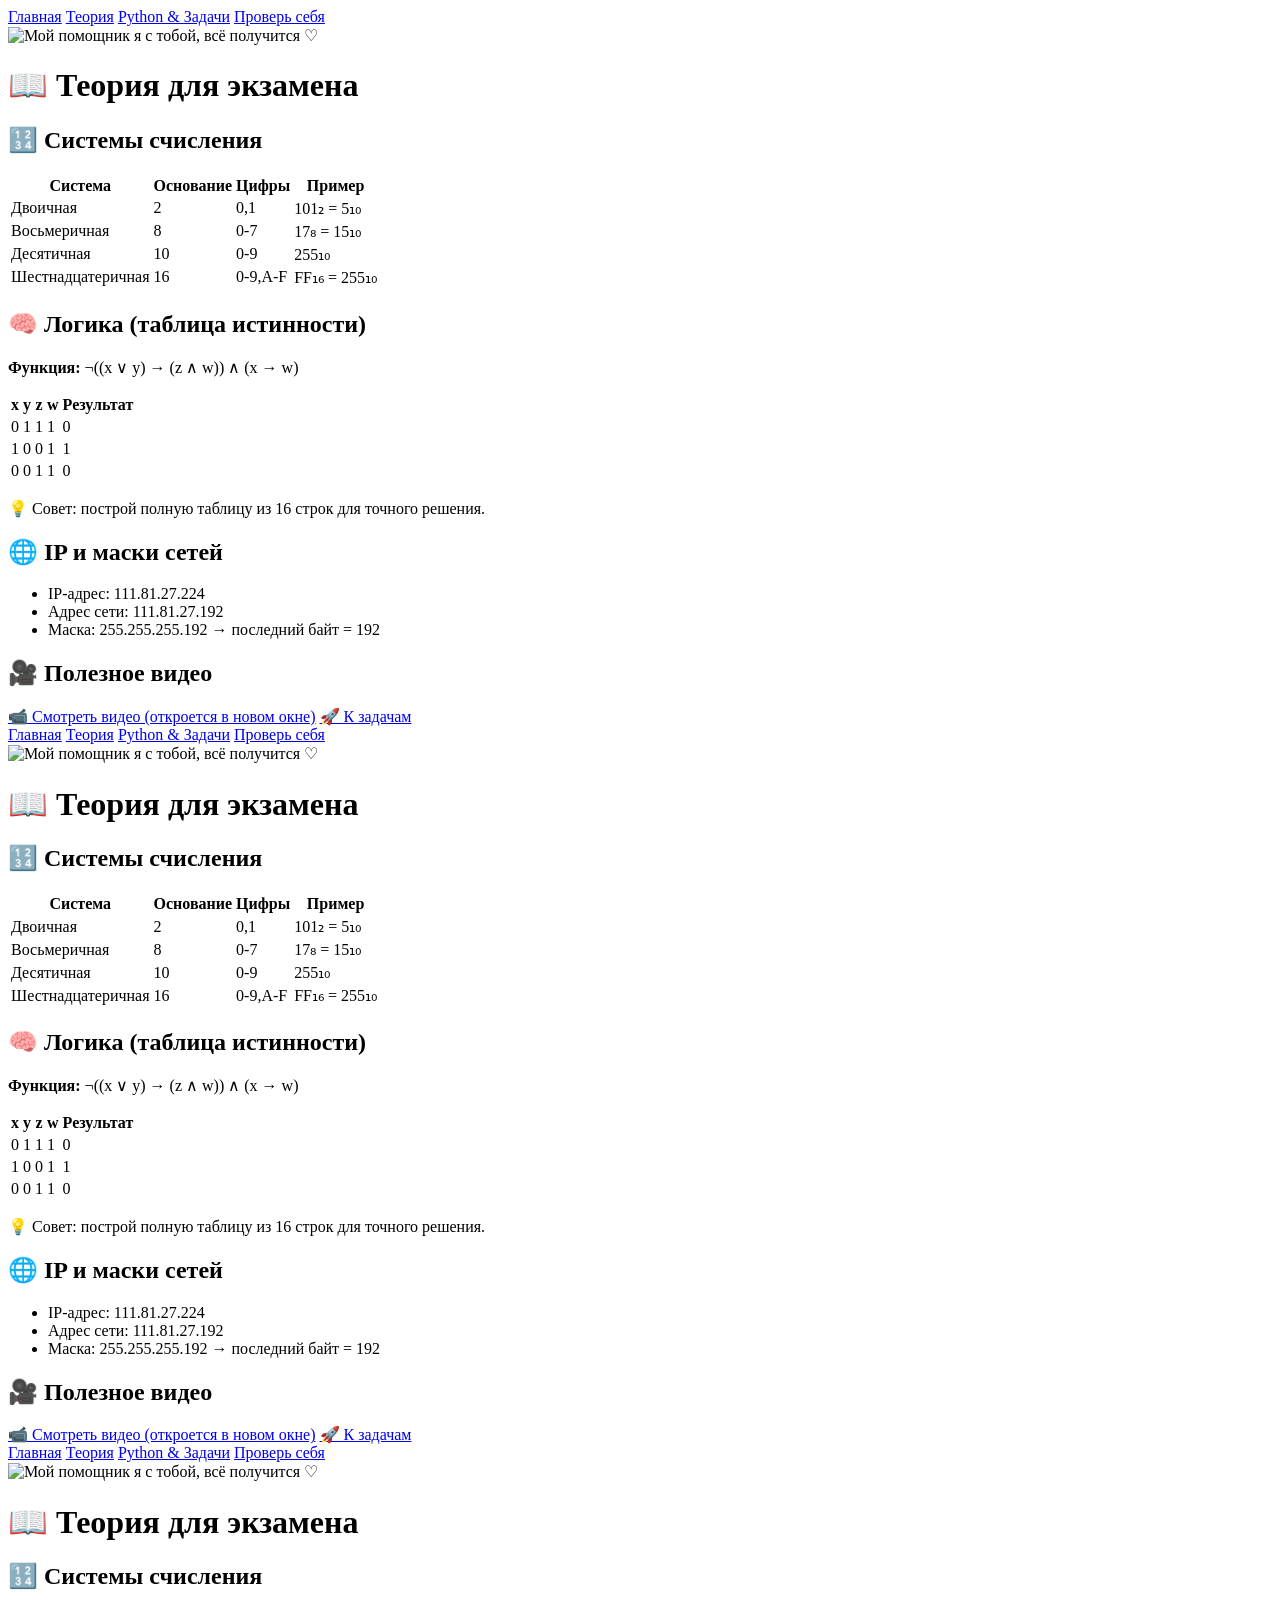
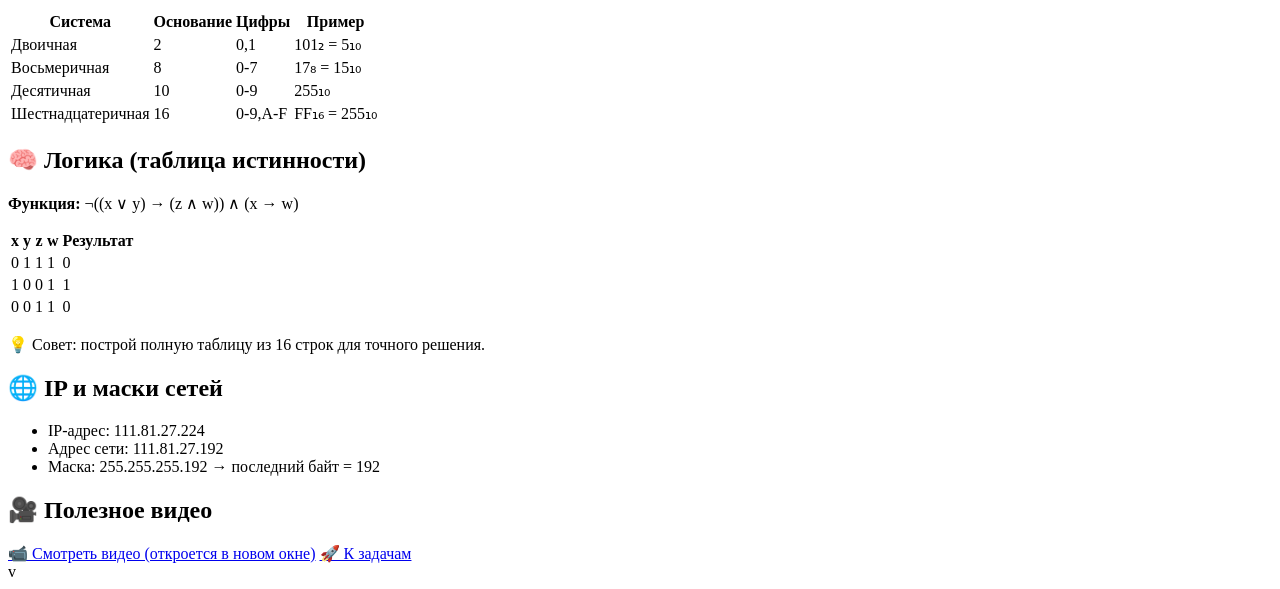
==== theory.html @ 51e75414 "theory.html" ====
<!DOCTYPE html>
<html lang="ru">
<head>
    <meta charset="UTF-8">
    <title>Шпаргалка | Теория</title>
    <link rel="stylesheet" href="style.css">
</head>
<body>
    <div class="menu">
        <a href="index.html" class="button">Главная</a>
        <a href="theory.html" class="button">Теория</a>
        <a href="python.html" class="button">Python & Задачи</a>
        <a href="quiz.html" class="button">Проверь себя</a>
    </div>

    <div class="container">
        <div class="mascot">
            <img src="https://i.pinimg.com/736x/f3/f3/15/f3f315b7811b95fece2a5a998739ae34.jpg" alt="Мой помощник" class="mascot-img">
            <span class="mascot-text">я с тобой, всё получится ♡</span>
        </div>

        <h1>📖 Теория для экзамена</h1>

        <h2>🔢 Системы счисления</h2>
        <table class="soft-table">
            <tr><th>Система</th><th>Основание</th><th>Цифры</th><th>Пример</th></tr>
            <tr><td>Двоичная</td><td>2</td><td>0,1</td><td>101₂ = 5₁₀</td></tr>
            <tr><td>Восьмеричная</td><td>8</td><td>0-7</td><td>17₈ = 15₁₀</td></tr>
            <tr><td>Десятичная</td><td>10</td><td>0-9</td><td>255₁₀</td></tr>
            <tr><td>Шестнадцатеричная</td><td>16</td><td>0-9,A-F</td><td>FF₁₆ = 255₁₀</td></tr>
        </table>

        <h2>🧠 Логика (таблица истинности)</h2>
        <p><strong>Функция:</strong> ¬((x ∨ y) → (z ∧ w)) ∧ (x → w)</p>
        <table class="soft-table">
            <tr><th>x</th><th>y</th><th>z</th><th>w</th><th>Результат</th></tr>
            <tr><td>0</td><td>1</td><td>1</td><td>1</td><td>0</td></tr>
            <tr><td>1</td><td>0</td><td>0</td><td>1</td><td>1</td></tr>
            <tr><td>0</td><td>0</td><td>1</td><td>1</td><td>0</td></tr>
        </table>
        <p class="note">💡 Совет: построй полную таблицу из 16 строк для точного решения.</p>

        <h2>🌐 IP и маски сетей</h2>
        <ul class="topics-list">
            <li>IP-адрес: 111.81.27.224</li>
            <li>Адрес сети: 111.81.27.192</li>
            <li>Маска: 255.255.255.192 → последний байт = 192</li>
        </ul>

        <h2>🎥 Полезное видео</h2>
<a href="https://yandex.ru/video/preview/7668244667977869303" target="_blank" class="action-btn">📹 Смотреть видео (откроется в новом окне)</a>
        <a href="python.html" class="action-btn">🚀 К задачам</a>
    </div>
</body>
</html><!DOCTYPE html>
<html lang="ru">
<head>
    <meta charset="UTF-8">
    <title>Шпаргалка | Теория</title>
    <link rel="stylesheet" href="style.css">
</head>
<body>
    <div class="menu">
        <a href="index.html" class="button">Главная</a>
        <a href="theory.html" class="button">Теория</a>
        <a href="python.html" class="button">Python & Задачи</a>
        <a href="quiz.html" class="button">Проверь себя</a>
    </div>

    <div class="container">
        <div class="mascot">
            <img src="https://i.pinimg.com/736x/f3/f3/15/f3f315b7811b95fece2a5a998739ae34.jpg" alt="Мой помощник" class="mascot-img">
            <span class="mascot-text">я с тобой, всё получится ♡</span>
        </div>

        <h1>📖 Теория для экзамена</h1>

        <h2>🔢 Системы счисления</h2>
        <table class="soft-table">
            <tr><th>Система</th><th>Основание</th><th>Цифры</th><th>Пример</th></tr>
            <tr><td>Двоичная</td><td>2</td><td>0,1</td><td>101₂ = 5₁₀</td></tr>
            <tr><td>Восьмеричная</td><td>8</td><td>0-7</td><td>17₈ = 15₁₀</td></tr>
            <tr><td>Десятичная</td><td>10</td><td>0-9</td><td>255₁₀</td></tr>
            <tr><td>Шестнадцатеричная</td><td>16</td><td>0-9,A-F</td><td>FF₁₆ = 255₁₀</td></tr>
        </table>

        <h2>🧠 Логика (таблица истинности)</h2>
        <p><strong>Функция:</strong> ¬((x ∨ y) → (z ∧ w)) ∧ (x → w)</p>
        <table class="soft-table">
            <tr><th>x</th><th>y</th><th>z</th><th>w</th><th>Результат</th></tr>
            <tr><td>0</td><td>1</td><td>1</td><td>1</td><td>0</td></tr>
            <tr><td>1</td><td>0</td><td>0</td><td>1</td><td>1</td></tr>
            <tr><td>0</td><td>0</td><td>1</td><td>1</td><td>0</td></tr>
        </table>
        <p class="note">💡 Совет: построй полную таблицу из 16 строк для точного решения.</p>

        <h2>🌐 IP и маски сетей</h2>
        <ul class="topics-list">
            <li>IP-адрес: 111.81.27.224</li>
            <li>Адрес сети: 111.81.27.192</li>
            <li>Маска: 255.255.255.192 → последний байт = 192</li>
        </ul>

        <h2>🎥 Полезное видео</h2>
<a href="https://yandex.ru/video/preview/7668244667977869303" target="_blank" class="action-btn">📹 Смотреть видео (откроется в новом окне)</a>
        <a href="python.html" class="action-btn">🚀 К задачам</a>
    </div>
</body>
</html><!DOCTYPE html>
<html lang="ru">
<head>
    <meta charset="UTF-8">
    <title>Шпаргалка | Теория</title>
    <link rel="stylesheet" href="style.css">
</head>
<body>
    <div class="menu">
        <a href="index.html" class="button">Главная</a>
        <a href="theory.html" class="button">Теория</a>
        <a href="python.html" class="button">Python & Задачи</a>
        <a href="quiz.html" class="button">Проверь себя</a>
    </div>

    <div class="container">
        <div class="mascot">
            <img src="https://i.pinimg.com/736x/f3/f3/15/f3f315b7811b95fece2a5a998739ae34.jpg" alt="Мой помощник" class="mascot-img">
            <span class="mascot-text">я с тобой, всё получится ♡</span>
        </div>

        <h1>📖 Теория для экзамена</h1>

        <h2>🔢 Системы счисления</h2>
        <table class="soft-table">
            <tr><th>Система</th><th>Основание</th><th>Цифры</th><th>Пример</th></tr>
            <tr><td>Двоичная</td><td>2</td><td>0,1</td><td>101₂ = 5₁₀</td></tr>
            <tr><td>Восьмеричная</td><td>8</td><td>0-7</td><td>17₈ = 15₁₀</td></tr>
            <tr><td>Десятичная</td><td>10</td><td>0-9</td><td>255₁₀</td></tr>
            <tr><td>Шестнадцатеричная</td><td>16</td><td>0-9,A-F</td><td>FF₁₆ = 255₁₀</td></tr>
        </table>

        <h2>🧠 Логика (таблица истинности)</h2>
        <p><strong>Функция:</strong> ¬((x ∨ y) → (z ∧ w)) ∧ (x → w)</p>
        <table class="soft-table">
            <tr><th>x</th><th>y</th><th>z</th><th>w</th><th>Результат</th></tr>
            <tr><td>0</td><td>1</td><td>1</td><td>1</td><td>0</td></tr>
            <tr><td>1</td><td>0</td><td>0</td><td>1</td><td>1</td></tr>
            <tr><td>0</td><td>0</td><td>1</td><td>1</td><td>0</td></tr>
        </table>
        <p class="note">💡 Совет: построй полную таблицу из 16 строк для точного решения.</p>

        <h2>🌐 IP и маски сетей</h2>
        <ul class="topics-list">
            <li>IP-адрес: 111.81.27.224</li>
            <li>Адрес сети: 111.81.27.192</li>
            <li>Маска: 255.255.255.192 → последний байт = 192</li>
        </ul>

        <h2>🎥 Полезное видео</h2>
<a href="https://yandex.ru/video/preview/7668244667977869303" target="_blank" class="action-btn">📹 Смотреть видео (откроется в новом окне)</a>
        <a href="python.html" class="action-btn">🚀 К задачам</a>
    </div>
</body>
</html>v
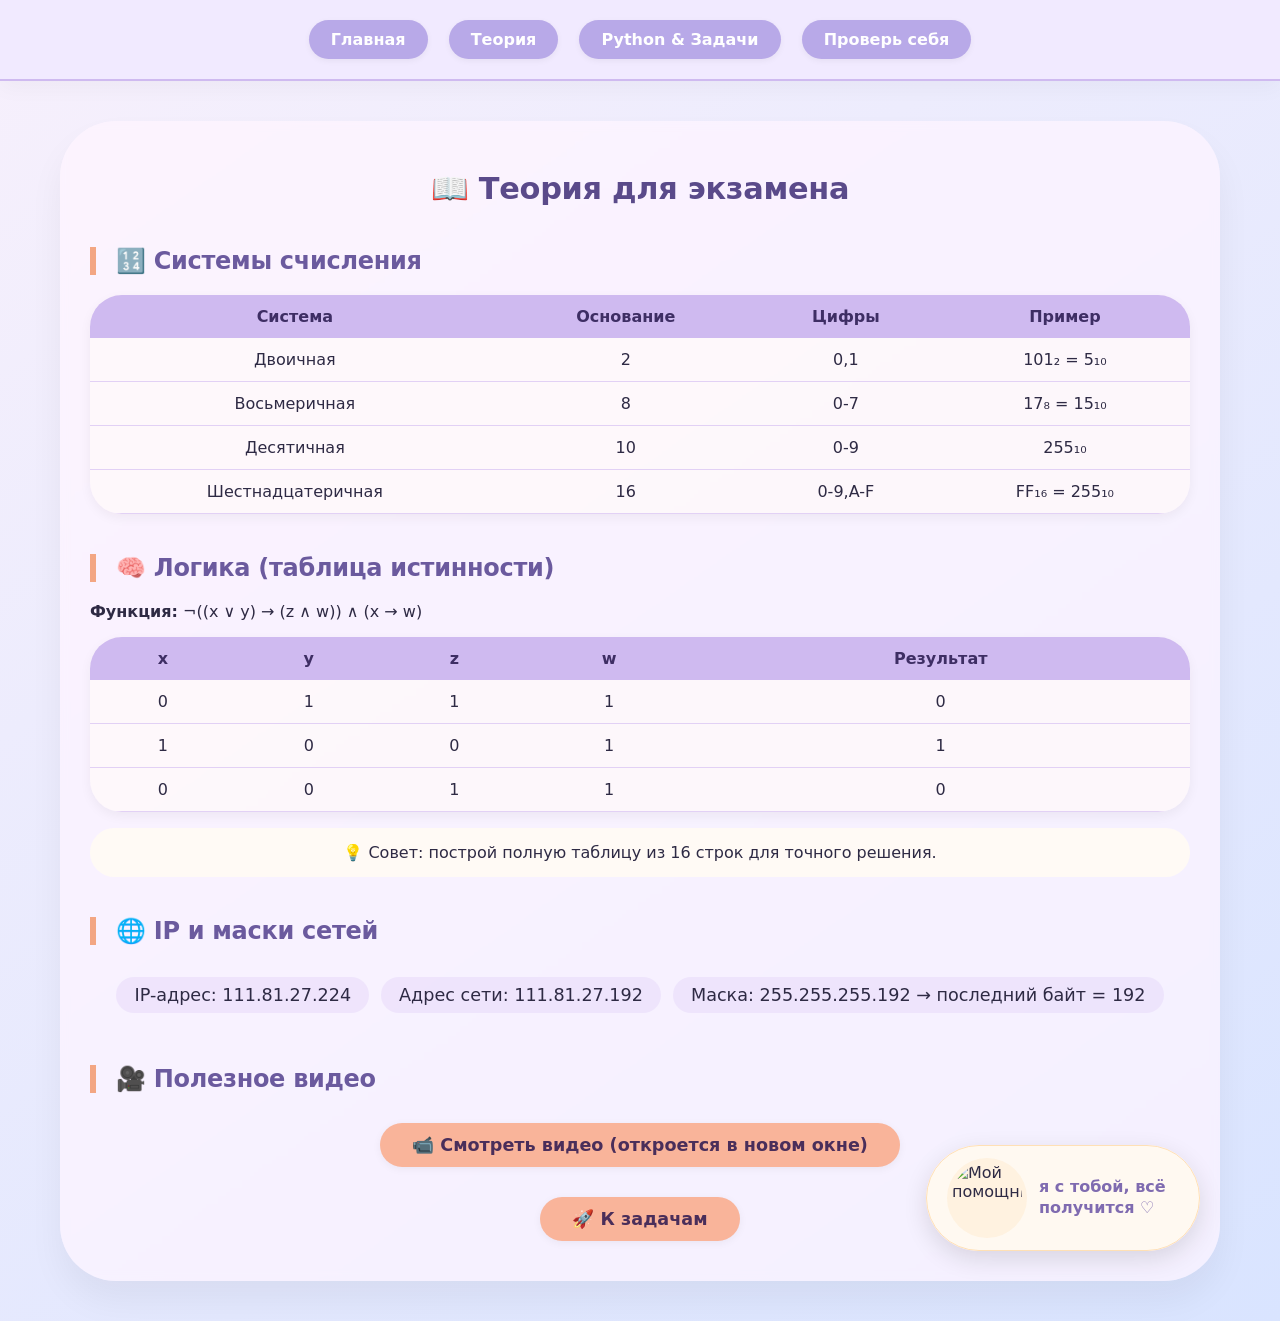
==== commit 60956ff5: "Update theory.html" ====
--- a/theory.html
+++ b/theory.html
@@ -52,112 +52,3 @@
         <a href="python.html" class="action-btn">🚀 К задачам</a>
     </div>
 </body>
-</html><!DOCTYPE html>
-<html lang="ru">
-<head>
-    <meta charset="UTF-8">
-    <title>Шпаргалка | Теория</title>
-    <link rel="stylesheet" href="style.css">
-</head>
-<body>
-    <div class="menu">
-        <a href="index.html" class="button">Главная</a>
-        <a href="theory.html" class="button">Теория</a>
-        <a href="python.html" class="button">Python & Задачи</a>
-        <a href="quiz.html" class="button">Проверь себя</a>
-    </div>
-
-    <div class="container">
-        <div class="mascot">
-            <img src="https://i.pinimg.com/736x/f3/f3/15/f3f315b7811b95fece2a5a998739ae34.jpg" alt="Мой помощник" class="mascot-img">
-            <span class="mascot-text">я с тобой, всё получится ♡</span>
-        </div>
-
-        <h1>📖 Теория для экзамена</h1>
-
-        <h2>🔢 Системы счисления</h2>
-        <table class="soft-table">
-            <tr><th>Система</th><th>Основание</th><th>Цифры</th><th>Пример</th></tr>
-            <tr><td>Двоичная</td><td>2</td><td>0,1</td><td>101₂ = 5₁₀</td></tr>
-            <tr><td>Восьмеричная</td><td>8</td><td>0-7</td><td>17₈ = 15₁₀</td></tr>
-            <tr><td>Десятичная</td><td>10</td><td>0-9</td><td>255₁₀</td></tr>
-            <tr><td>Шестнадцатеричная</td><td>16</td><td>0-9,A-F</td><td>FF₁₆ = 255₁₀</td></tr>
-        </table>
-
-        <h2>🧠 Логика (таблица истинности)</h2>
-        <p><strong>Функция:</strong> ¬((x ∨ y) → (z ∧ w)) ∧ (x → w)</p>
-        <table class="soft-table">
-            <tr><th>x</th><th>y</th><th>z</th><th>w</th><th>Результат</th></tr>
-            <tr><td>0</td><td>1</td><td>1</td><td>1</td><td>0</td></tr>
-            <tr><td>1</td><td>0</td><td>0</td><td>1</td><td>1</td></tr>
-            <tr><td>0</td><td>0</td><td>1</td><td>1</td><td>0</td></tr>
-        </table>
-        <p class="note">💡 Совет: построй полную таблицу из 16 строк для точного решения.</p>
-
-        <h2>🌐 IP и маски сетей</h2>
-        <ul class="topics-list">
-            <li>IP-адрес: 111.81.27.224</li>
-            <li>Адрес сети: 111.81.27.192</li>
-            <li>Маска: 255.255.255.192 → последний байт = 192</li>
-        </ul>
-
-        <h2>🎥 Полезное видео</h2>
-<a href="https://yandex.ru/video/preview/7668244667977869303" target="_blank" class="action-btn">📹 Смотреть видео (откроется в новом окне)</a>
-        <a href="python.html" class="action-btn">🚀 К задачам</a>
-    </div>
-</body>
-</html><!DOCTYPE html>
-<html lang="ru">
-<head>
-    <meta charset="UTF-8">
-    <title>Шпаргалка | Теория</title>
-    <link rel="stylesheet" href="style.css">
-</head>
-<body>
-    <div class="menu">
-        <a href="index.html" class="button">Главная</a>
-        <a href="theory.html" class="button">Теория</a>
-        <a href="python.html" class="button">Python & Задачи</a>
-        <a href="quiz.html" class="button">Проверь себя</a>
-    </div>
-
-    <div class="container">
-        <div class="mascot">
-            <img src="https://i.pinimg.com/736x/f3/f3/15/f3f315b7811b95fece2a5a998739ae34.jpg" alt="Мой помощник" class="mascot-img">
-            <span class="mascot-text">я с тобой, всё получится ♡</span>
-        </div>
-
-        <h1>📖 Теория для экзамена</h1>
-
-        <h2>🔢 Системы счисления</h2>
-        <table class="soft-table">
-            <tr><th>Система</th><th>Основание</th><th>Цифры</th><th>Пример</th></tr>
-            <tr><td>Двоичная</td><td>2</td><td>0,1</td><td>101₂ = 5₁₀</td></tr>
-            <tr><td>Восьмеричная</td><td>8</td><td>0-7</td><td>17₈ = 15₁₀</td></tr>
-            <tr><td>Десятичная</td><td>10</td><td>0-9</td><td>255₁₀</td></tr>
-            <tr><td>Шестнадцатеричная</td><td>16</td><td>0-9,A-F</td><td>FF₁₆ = 255₁₀</td></tr>
-        </table>
-
-        <h2>🧠 Логика (таблица истинности)</h2>
-        <p><strong>Функция:</strong> ¬((x ∨ y) → (z ∧ w)) ∧ (x → w)</p>
-        <table class="soft-table">
-            <tr><th>x</th><th>y</th><th>z</th><th>w</th><th>Результат</th></tr>
-            <tr><td>0</td><td>1</td><td>1</td><td>1</td><td>0</td></tr>
-            <tr><td>1</td><td>0</td><td>0</td><td>1</td><td>1</td></tr>
-            <tr><td>0</td><td>0</td><td>1</td><td>1</td><td>0</td></tr>
-        </table>
-        <p class="note">💡 Совет: построй полную таблицу из 16 строк для точного решения.</p>
-
-        <h2>🌐 IP и маски сетей</h2>
-        <ul class="topics-list">
-            <li>IP-адрес: 111.81.27.224</li>
-            <li>Адрес сети: 111.81.27.192</li>
-            <li>Маска: 255.255.255.192 → последний байт = 192</li>
-        </ul>
-
-        <h2>🎥 Полезное видео</h2>
-<a href="https://yandex.ru/video/preview/7668244667977869303" target="_blank" class="action-btn">📹 Смотреть видео (откроется в новом окне)</a>
-        <a href="python.html" class="action-btn">🚀 К задачам</a>
-    </div>
-</body>
-</html>v
--- a/style.css
+++ b/style.css
@@ -0,0 +1,239 @@
+body {
+    font-family: 'Segoe UI', 'Quicksand', system-ui, -apple-system, sans-serif;
+    background: linear-gradient(145deg, #f7f0fc 0%, #d9e4ff 100%);
+    margin: 0;
+    padding: 0;
+    color: #2e2a44;
+    min-height: 100vh;
+}
+
+.menu {
+    text-align: center;
+    padding: 20px;
+    background: #f1eaff;
+    box-shadow: 0 8px 20px rgba(0, 0, 0, 0.03);
+    backdrop-filter: blur(2px);
+    position: sticky;
+    top: 0;
+    z-index: 10;
+    border-bottom: 2px solid #cfbaf0;
+}
+
+.button {
+    background-color: #b8a9e8;
+    color: white;
+    padding: 10px 22px;
+    margin: 0 8px;
+    text-decoration: none;
+    border-radius: 100px;
+    display: inline-block;
+    transition: all 0.25s ease;
+    font-weight: 600;
+    box-shadow: 0 2px 6px rgba(0, 0, 0, 0.05);
+}
+
+.button:hover {
+    background-color: #9b86d4;
+    transform: translateY(-2px);
+    box-shadow: 0 6px 12px rgba(0, 0, 0, 0.08);
+}
+
+.container {
+    max-width: 1100px;
+    margin: 40px auto;
+    padding: 30px;
+    background: rgba(255, 245, 255, 0.7);
+    backdrop-filter: blur(4px);
+    border-radius: 56px;
+    box-shadow: 0 20px 35px rgba(0, 0, 0, 0.05);
+}
+
+h1, h2 {
+    text-align: center;
+    font-weight: 600;
+    letter-spacing: -0.3px;
+}
+
+h1 {
+    font-size: 1.9rem;
+    color: #5a4a8a;
+    margin-bottom: 20px;
+}
+
+h2 {
+    color: #6b5a9e;
+    margin-top: 40px;
+    border-left: 6px solid #f3a683;
+    padding-left: 20px;
+    text-align: left;
+}
+
+.mascot {
+    position: fixed;
+    bottom: 30px;
+    right: 20px;
+    background: rgba(255, 250, 240, 0.9);
+    backdrop-filter: blur(8px);
+    border-radius: 60px;
+    padding: 12px 20px;
+    display: flex;
+    align-items: center;
+    gap: 12px;
+    box-shadow: 0 8px 25px rgba(0, 0, 0, 0.12);
+    z-index: 99;
+    border: 1px solid #ffe0b5;
+}
+
+.mascot-img {
+    width: 70px;
+    height: 70px;
+    object-fit: contain;
+    border-radius: 50%;
+    background: #fff2e0;
+    padding: 5px;
+}
+
+.mascot-text {
+    font-size: 1rem;
+    font-weight: 600;
+    color: #7f6bb0;
+    max-width: 140px;
+    line-height: 1.3;
+}
+
+.meme-block {
+    background: #fffaf5;
+    border-radius: 48px;
+    padding: 20px;
+    text-align: center;
+    margin: 30px 0;
+    box-shadow: 0 8px 18px rgba(0, 0, 0, 0.05);
+}
+
+.meme-img {
+    max-width: 100%;
+    border-radius: 32px;
+    max-height: 260px;
+    object-fit: cover;
+    border: 2px solid #cfbaf0;
+}
+
+.topics-list li {
+    font-size: 1.1rem;
+    margin: 12px 0;
+    background: rgba(230, 215, 250, 0.5);
+    padding: 8px 18px;
+    border-radius: 90px;
+    list-style-type: none;
+}
+
+.topics-list {
+    padding-left: 0;
+    display: flex;
+    flex-wrap: wrap;
+    gap: 12px;
+    justify-content: center;
+}
+
+.soft-table {
+    width: 100%;
+    border-collapse: collapse;
+    background: rgba(255, 250, 250, 0.7);
+    border-radius: 32px;
+    overflow: hidden;
+    box-shadow: 0 4px 12px rgba(0, 0, 0, 0.05);
+}
+
+.soft-table th {
+    background: #cfbaf0;
+    color: #3e2e64;
+    padding: 12px;
+    font-weight: 600;
+}
+
+.soft-table td {
+    padding: 12px;
+    text-align: center;
+    border-bottom: 1px solid #e2d1f5;
+}
+
+.action-btn {
+    background: #f9b49a;
+    border: none;
+    padding: 12px 32px;
+    border-radius: 60px;
+    font-size: 1.1rem;
+    font-weight: bold;
+    color: #4a2e5a;
+    cursor: pointer;
+    margin: 30px auto 10px;
+    display: block;
+    transition: all 0.25s;
+    box-shadow: 0 2px 8px rgba(0, 0, 0, 0.05);
+    text-align: center;
+    text-decoration: none;
+    width: fit-content;
+}
+
+.action-btn:hover {
+    background: #ffa07a;
+    transform: scale(1.02);
+    color: white;
+}
+
+.form-group {
+    text-align: center;
+    margin: 20px 0;
+}
+
+.form-group input {
+    padding: 10px 20px;
+    border-radius: 40px;
+    border: 1px solid #cfbaf0;
+    background: #fffaf5;
+    font-size: 1rem;
+    width: 200px;
+}
+
+@media (max-width: 700px) {
+    .button {
+        padding: 6px 14px;
+        margin: 0 4px;
+        font-size: 0.8rem;
+    }
+    .mascot {
+        bottom: 15px;
+        right: 10px;
+        padding: 8px 14px;
+    }
+    .mascot-img {
+        width: 55px;
+        height: 55px;
+    }
+    .mascot-text {
+        font-size: 0.8rem;
+        max-width: 100px;
+    }
+}
+
+.note {
+    background: #fffaf5;
+    padding: 15px;
+    border-radius: 30px;
+    text-align: center;
+}
+
+pre {
+    background: #2e2a44;
+    color: #f7f0fc;
+    padding: 15px;
+    border-radius: 20px;
+    overflow-x: auto;
+}
+
+.question {
+    background: rgba(255, 250, 250, 0.7);
+    padding: 15px;
+    border-radius: 30px;
+    margin: 20px 0;
+}
